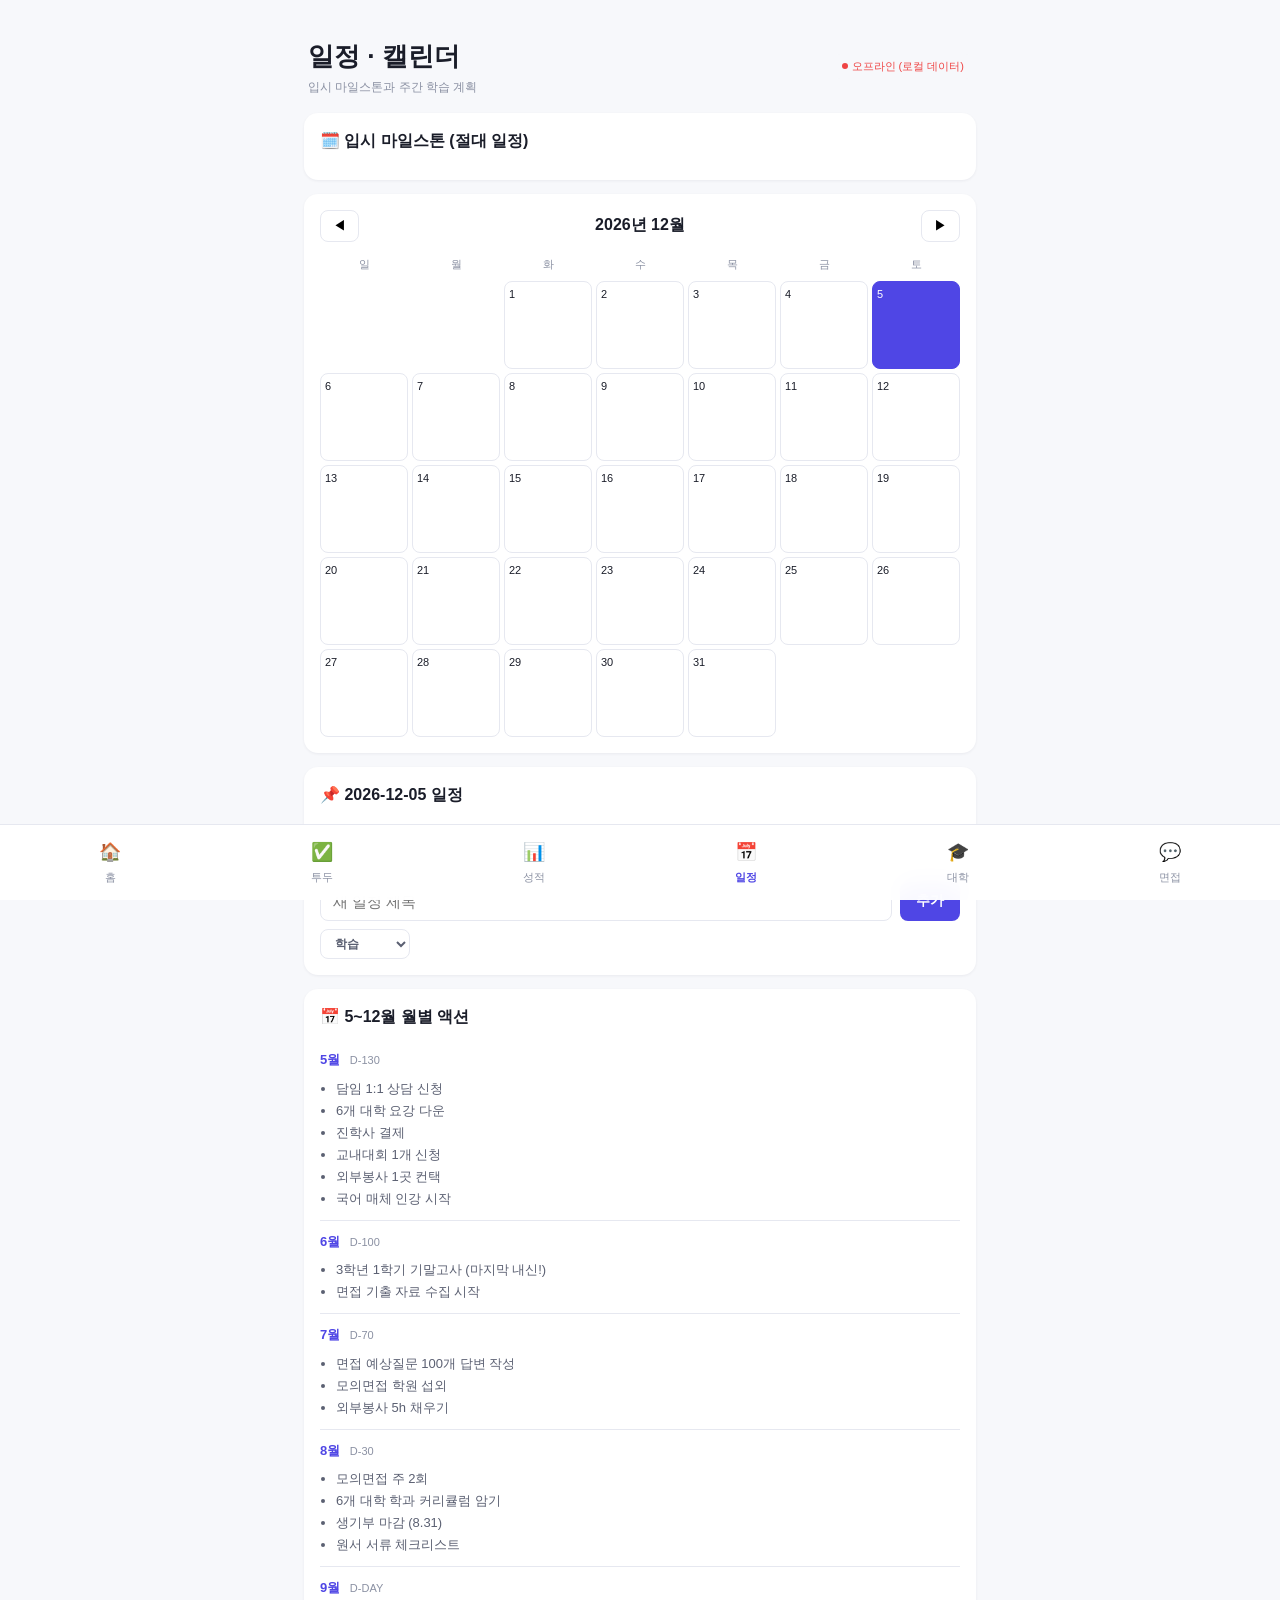
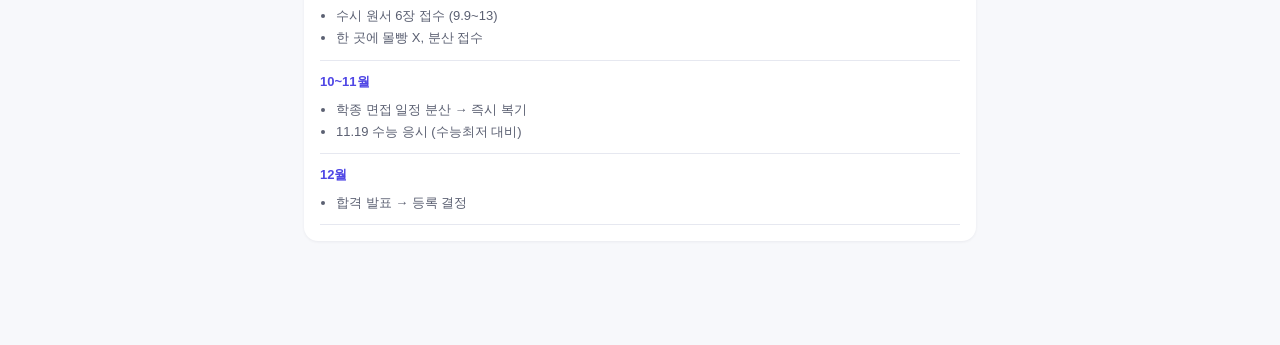
==== calendar.html @ 05ae8dad "init: 수빈이 대입 준비 v1" ====
<!doctype html>
<html lang="ko">
<head>
<meta charset="utf-8">
<meta name="viewport" content="width=device-width, initial-scale=1, viewport-fit=cover">
<meta name="theme-color" content="#4f46e5">
<title>일정 · 수빈 대입</title>
<link rel="stylesheet" href="css/style.css">
</head>
<body>
<main class="app">

  <div class="card">
    <h2>🗓️ 입시 마일스톤 (절대 일정)</h2>
    <div id="milestone-list"></div>
  </div>

  <div class="card">
    <div class="cal-nav">
      <button id="prev-m">◀</button>
      <div id="cur-month" style="font-weight:700; font-size:16px;"></div>
      <button id="next-m">▶</button>
    </div>
    <div class="cal-head">
      <div class="cal-sun">일</div><div>월</div><div>화</div><div>수</div><div>목</div><div>금</div><div class="cal-sat">토</div>
    </div>
    <div class="cal-grid" id="cal-grid"></div>
  </div>

  <div class="card">
    <div class="card-title-row">
      <h2>📌 <span id="sel-date-label">오늘</span> 일정</h2>
    </div>
    <div id="day-events"></div>
    <div class="todo-add-row" style="margin-top:12px;">
      <input id="ev-title" placeholder="새 일정 제목">
      <button class="btn" id="ev-add">추가</button>
    </div>
    <div style="display:flex; gap:6px; margin-top:8px;">
      <select id="ev-cat" class="btn-ghost btn btn-sm" style="background:#fff;">
        <option value="학습">학습</option>
        <option value="모의고사">모의고사</option>
        <option value="학원">학원</option>
        <option value="원서">원서</option>
        <option value="면접">면접</option>
        <option value="상담">상담</option>
        <option value="기타">기타</option>
      </select>
    </div>
  </div>

  <div class="card">
    <h2>📅 5~12월 월별 액션</h2>
    <div id="month-plan" style="font-size:13px; line-height:1.7;"></div>
  </div>

</main>

<script src="js/config.js"></script>
<script src="js/app.js"></script>
<script>
let SCHED = [];
let CUR = new Date();
let SEL = new Date();
SEL.setHours(0,0,0,0);

(async function() {
  App.renderHeader('일정 · 캘린더', '입시 마일스톤과 주간 학습 계획');
  App.renderTabbar('cal');
  SCHED = await App.load('schedule');

  renderMilestones();
  renderCalendar();
  renderDayEvents();
  renderMonthPlan();

  document.getElementById('prev-m').onclick = () => { CUR.setMonth(CUR.getMonth() - 1); renderCalendar(); };
  document.getElementById('next-m').onclick = () => { CUR.setMonth(CUR.getMonth() + 1); renderCalendar(); };
  document.getElementById('ev-add').onclick = addEvent;
  document.getElementById('ev-title').addEventListener('keydown', e => { if (e.key === 'Enter') addEvent(); });
})();

function fmt(d) {
  return d.toISOString().slice(0,10);
}

function renderMilestones() {
  const today = new Date(); today.setHours(0,0,0,0);
  const items = (SCHED || [])
    .filter(s => s.category === '내신' || s.category === '원서' || s.category === '수능' || s.category === '발표' || s.category === '생기부')
    .sort((a,b) => new Date(a.date) - new Date(b.date));
  document.getElementById('milestone-list').innerHTML = items.map(s => {
    const n = App.daysTo(s.date);
    const tag = n > 0 ? `D-${n}` : n === 0 ? 'D-DAY' : `D+${-n}`;
    const tagCls = n < 0 ? 'tag-cat' : n <= 7 ? 'tag-urgent' : n <= 30 ? 'tag-soon' : 'tag-normal';
    return `<div class="todo-item">
      <div class="todo-content">
        <div class="todo-title">${s.title}</div>
        <div class="todo-meta">
          <span class="tag tag-cat">${s.category}</span>
          <span class="tag ${tagCls}">${tag}</span>
          <span style="color:var(--c-text-mute);">${s.date}</span>
        </div>
        ${s.note ? `<div style="font-size:12px; color:var(--c-text-soft); margin-top:3px;">${s.note}</div>` : ''}
      </div>
    </div>`;
  }).join('');
}

function renderCalendar() {
  const y = CUR.getFullYear(), m = CUR.getMonth();
  document.getElementById('cur-month').textContent = `${y}년 ${m+1}월`;
  const first = new Date(y, m, 1);
  const last = new Date(y, m + 1, 0);
  const startDow = first.getDay();
  const totalDays = last.getDate();
  const today = new Date(); today.setHours(0,0,0,0);

  const eventDays = new Set(
    (SCHED || []).filter(s => {
      const d = new Date(s.date);
      return d.getFullYear() === y && d.getMonth() === m;
    }).map(s => new Date(s.date).getDate())
  );

  let html = '';
  for (let i = 0; i < startDow; i++) html += '<div class="cal-cell empty"></div>';
  for (let d = 1; d <= totalDays; d++) {
    const cur = new Date(y, m, d);
    const isToday = cur.getTime() === today.getTime();
    const isSel = cur.getTime() === SEL.getTime();
    const cls = ['cal-cell'];
    if (isToday) cls.push('today');
    if (isSel && !isToday) cls.push('today');
    html += `<div class="${cls.join(' ')}" onclick="selectDate(${y},${m},${d})">${d}${eventDays.has(d) ? '<div class="dot"></div>' : ''}</div>`;
  }
  document.getElementById('cal-grid').innerHTML = html;
}

function selectDate(y, m, d) {
  SEL = new Date(y, m, d);
  SEL.setHours(0,0,0,0);
  renderCalendar();
  renderDayEvents();
}

function renderDayEvents() {
  const dateStr = fmt(SEL);
  document.getElementById('sel-date-label').textContent = `${SEL.getFullYear()}-${String(SEL.getMonth()+1).padStart(2,'0')}-${String(SEL.getDate()).padStart(2,'0')}`;
  const ev = (SCHED || []).filter(s => s.date === dateStr);
  const el = document.getElementById('day-events');
  if (!ev.length) {
    el.innerHTML = '<div class="empty" style="padding:16px;">이 날 일정이 없습니다.</div>';
    return;
  }
  el.innerHTML = ev.map(s => `<div class="todo-item">
    <div class="todo-content">
      <div class="todo-title">${s.title}</div>
      <div class="todo-meta">
        <span class="tag tag-cat">${s.category || ''}</span>
        ${s.note ? `<span style="color:var(--c-text-mute);">${s.note}</span>` : ''}
      </div>
    </div>
    <button class="btn btn-ghost btn-sm" onclick="delEv('${s.id}')" style="font-size:11px;">삭제</button>
  </div>`).join('');
}

async function addEvent() {
  const title = document.getElementById('ev-title').value.trim();
  if (!title) return;
  const row = {
    id: App.newId('s'),
    date: fmt(SEL),
    title,
    category: document.getElementById('ev-cat').value,
    note: ''
  };
  SCHED = await App.upsert('schedule', row);
  document.getElementById('ev-title').value = '';
  renderCalendar();
  renderDayEvents();
}

async function delEv(id) {
  if (!confirm('이 일정을 삭제할까요?')) return;
  SCHED = await App.remove('schedule', id);
  renderCalendar();
  renderDayEvents();
}

function renderMonthPlan() {
  const plan = [
    { m: '5월', d: 'D-130', items: ['담임 1:1 상담 신청', '6개 대학 요강 다운', '진학사 결제', '교내대회 1개 신청', '외부봉사 1곳 컨택', '국어 매체 인강 시작'] },
    { m: '6월', d: 'D-100', items: ['3학년 1학기 기말고사 (마지막 내신!)', '면접 기출 자료 수집 시작'] },
    { m: '7월', d: 'D-70', items: ['면접 예상질문 100개 답변 작성', '모의면접 학원 섭외', '외부봉사 5h 채우기'] },
    { m: '8월', d: 'D-30', items: ['모의면접 주 2회', '6개 대학 학과 커리큘럼 암기', '생기부 마감 (8.31)', '원서 서류 체크리스트'] },
    { m: '9월', d: 'D-DAY', items: ['수시 원서 6장 접수 (9.9~13)', '한 곳에 몰빵 X, 분산 접수'] },
    { m: '10~11월', d: '', items: ['학종 면접 일정 분산 → 즉시 복기', '11.19 수능 응시 (수능최저 대비)'] },
    { m: '12월', d: '', items: ['합격 발표 → 등록 결정'] }
  ];
  document.getElementById('month-plan').innerHTML = plan.map(p => `
    <div style="padding:10px 0; border-bottom:1px solid var(--c-border);">
      <strong style="color:var(--c-primary);">${p.m}</strong>
      ${p.d ? `<span style="font-size:11px; color:var(--c-text-mute); margin-left:6px;">${p.d}</span>` : ''}
      <ul style="margin:6px 0 0 16px; padding:0; color:var(--c-text-soft);">
        ${p.items.map(i => `<li>${i}</li>`).join('')}
      </ul>
    </div>
  `).join('');
}

window.selectDate = selectDate;
window.delEv = delEv;
</script>
</body>
</html>
---- css/style.css ----
/* ===== 디자인 토큰 ===== */
:root {
  --c-bg: #f7f8fb;
  --c-card: #ffffff;
  --c-text: #1a1d29;
  --c-text-soft: #5b6072;
  --c-text-mute: #8b91a3;
  --c-border: #e6e8f0;
  --c-primary: #4f46e5;
  --c-primary-soft: #eef2ff;
  --c-success: #16a34a;
  --c-warn: #f59e0b;
  --c-danger: #ef4444;
  --c-pink: #ec4899;
  --c-blue: #3b82f6;
  --shadow-sm: 0 1px 3px rgba(20, 24, 50, 0.06);
  --shadow-md: 0 4px 16px rgba(20, 24, 50, 0.08);
  --r-sm: 8px;
  --r-md: 14px;
  --r-lg: 20px;
}

* { box-sizing: border-box; }
html, body {
  margin: 0; padding: 0;
  background: var(--c-bg);
  color: var(--c-text);
  font-family: -apple-system, BlinkMacSystemFont, "Pretendard", "Apple SD Gothic Neo", "Noto Sans KR", sans-serif;
  font-size: 15px;
  line-height: 1.55;
  -webkit-tap-highlight-color: transparent;
}
a { color: inherit; text-decoration: none; }
button { font-family: inherit; cursor: pointer; }
input, textarea, select { font-family: inherit; font-size: 15px; }

/* ===== 레이아웃 ===== */
.app {
  max-width: 720px;
  margin: 0 auto;
  padding: 16px 14px 90px;
  min-height: 100vh;
}
.header {
  display: flex; align-items: center; justify-content: space-between;
  padding: 8px 4px 16px;
}
.header-title { font-size: 22px; font-weight: 700; }
.header-sub { font-size: 12px; color: var(--c-text-mute); margin-top: 2px; }

/* ===== 하단 탭바 ===== */
.tabbar {
  position: fixed; left: 0; right: 0; bottom: 0;
  background: rgba(255,255,255,0.96);
  backdrop-filter: blur(12px);
  border-top: 1px solid var(--c-border);
  display: flex; justify-content: space-around;
  padding: 6px 4px calc(6px + env(safe-area-inset-bottom));
  z-index: 50;
}
.tabbar a {
  flex: 1;
  display: flex; flex-direction: column; align-items: center; gap: 2px;
  padding: 8px 2px;
  font-size: 11px; color: var(--c-text-mute);
  border-radius: 10px;
}
.tabbar a .ic { font-size: 18px; }
.tabbar a.active { color: var(--c-primary); font-weight: 600; }

/* ===== 카드 ===== */
.card {
  background: var(--c-card);
  border-radius: var(--r-md);
  padding: 16px;
  box-shadow: var(--shadow-sm);
  margin-bottom: 14px;
}
.card h2 { margin: 0 0 10px; font-size: 16px; }
.card-title-row {
  display: flex; align-items: center; justify-content: space-between;
  margin-bottom: 10px;
}
.card-title-row h2 { margin: 0; }

/* ===== D-day ===== */
.dday-grid { display: grid; grid-template-columns: 1fr 1fr; gap: 10px; }
.dday {
  background: linear-gradient(135deg, var(--c-primary) 0%, #7c3aed 100%);
  color: #fff; border-radius: var(--r-md); padding: 14px;
}
.dday.alt { background: linear-gradient(135deg, var(--c-pink) 0%, #f97316 100%); }
.dday.warn { background: linear-gradient(135deg, var(--c-warn) 0%, #ef4444 100%); }
.dday.cool { background: linear-gradient(135deg, var(--c-blue) 0%, #06b6d4 100%); }
.dday-label { font-size: 11px; opacity: 0.92; }
.dday-num { font-size: 30px; font-weight: 800; line-height: 1.1; margin-top: 4px; }
.dday-date { font-size: 11px; opacity: 0.86; margin-top: 2px; }

/* ===== 진도율 ===== */
.progress-row { display: flex; justify-content: space-between; margin-bottom: 6px; font-size: 13px; }
.progress-bar {
  width: 100%; height: 8px; border-radius: 4px;
  background: var(--c-border); overflow: hidden;
}
.progress-fill {
  height: 100%; background: var(--c-primary);
  transition: width 0.4s ease;
}

/* ===== 투두 ===== */
.tab-toggle {
  display: flex; gap: 6px;
  background: var(--c-primary-soft);
  border-radius: 12px; padding: 4px;
  margin-bottom: 14px;
}
.tab-toggle button {
  flex: 1; padding: 9px 0;
  border: none; background: transparent;
  font-weight: 600; font-size: 14px;
  border-radius: 8px;
  color: var(--c-text-soft);
  transition: all 0.2s;
}
.tab-toggle button.active {
  background: #fff;
  color: var(--c-primary);
  box-shadow: var(--shadow-sm);
}

.todo-item {
  display: flex; align-items: flex-start; gap: 10px;
  padding: 12px 0;
  border-bottom: 1px solid var(--c-border);
}
.todo-item:last-child { border-bottom: none; }
.todo-check {
  flex-shrink: 0;
  width: 22px; height: 22px;
  border-radius: 6px;
  border: 2px solid var(--c-border);
  display: flex; align-items: center; justify-content: center;
  cursor: pointer;
  background: #fff;
  margin-top: 1px;
}
.todo-check.checked {
  background: var(--c-primary);
  border-color: var(--c-primary);
  color: #fff;
}
.todo-content { flex: 1; min-width: 0; }
.todo-title { font-size: 14px; font-weight: 500; }
.todo-item.done .todo-title { color: var(--c-text-mute); text-decoration: line-through; }
.todo-meta { font-size: 11px; color: var(--c-text-mute); margin-top: 3px; display: flex; gap: 6px; align-items: center; flex-wrap: wrap; }
.tag {
  display: inline-block; padding: 2px 7px; border-radius: 8px;
  font-size: 10px; font-weight: 600;
}
.tag-urgent { background: #fee2e2; color: #b91c1c; }
.tag-soon { background: #fef3c7; color: #92400e; }
.tag-normal { background: #e0e7ff; color: #3730a3; }
.tag-done { background: #dcfce7; color: #166534; }
.tag-cat { background: #f3f4f6; color: #4b5563; }

.todo-add-row {
  display: flex; gap: 8px; margin-top: 10px;
}
.todo-add-row input {
  flex: 1; padding: 10px 12px;
  border: 1px solid var(--c-border); border-radius: 8px;
  background: #fff;
}
.btn {
  padding: 10px 16px;
  border: none; border-radius: 8px;
  background: var(--c-primary); color: #fff;
  font-weight: 600; font-size: 14px;
}
.btn-soft { background: var(--c-primary-soft); color: var(--c-primary); }
.btn-ghost { background: transparent; color: var(--c-text-soft); border: 1px solid var(--c-border); }
.btn-sm { padding: 6px 10px; font-size: 12px; }

/* ===== 성적 ===== */
.grade-grid { display: grid; grid-template-columns: 1fr 1fr; gap: 10px; }
.grade-box {
  background: var(--c-primary-soft); border-radius: var(--r-md);
  padding: 12px; text-align: center;
}
.grade-box .lbl { font-size: 11px; color: var(--c-text-soft); }
.grade-box .val { font-size: 22px; font-weight: 800; color: var(--c-primary); }
.grade-table { width: 100%; border-collapse: collapse; font-size: 13px; }
.grade-table th, .grade-table td {
  padding: 8px 6px; border-bottom: 1px solid var(--c-border);
  text-align: center;
}
.grade-table th { background: #f9fafb; font-size: 12px; color: var(--c-text-soft); }
.grade-table td.subj { text-align: left; font-weight: 500; }
.g-good { color: var(--c-success); font-weight: 700; }
.g-mid { color: var(--c-warn); font-weight: 700; }
.g-bad { color: var(--c-danger); font-weight: 700; }

.chart-wrap { position: relative; height: 220px; }

/* ===== 캘린더 ===== */
.cal-nav { display: flex; justify-content: space-between; align-items: center; margin-bottom: 10px; }
.cal-nav button { background: transparent; border: 1px solid var(--c-border); border-radius: 8px; padding: 6px 12px; }
.cal-grid { display: grid; grid-template-columns: repeat(7, 1fr); gap: 4px; }
.cal-cell {
  aspect-ratio: 1;
  background: #fff;
  border: 1px solid var(--c-border);
  border-radius: 8px;
  padding: 4px;
  font-size: 11px;
  position: relative;
  display: flex; flex-direction: column;
}
.cal-cell.today { background: var(--c-primary); color: #fff; border-color: var(--c-primary); }
.cal-cell .dot { width: 5px; height: 5px; border-radius: 50%; background: var(--c-primary); position: absolute; bottom: 4px; left: 50%; transform: translateX(-50%); }
.cal-cell.today .dot { background: #fff; }
.cal-cell.empty { background: transparent; border: none; }
.cal-head { display: grid; grid-template-columns: repeat(7, 1fr); gap: 4px; margin-bottom: 4px; }
.cal-head div { text-align: center; font-size: 11px; color: var(--c-text-mute); padding: 4px; }
.cal-sat { color: var(--c-blue); }
.cal-sun { color: var(--c-danger); }

/* ===== 대학 카드 ===== */
.univ-card {
  background: #fff; border-radius: var(--r-md); padding: 16px;
  border-left: 4px solid var(--c-primary);
  margin-bottom: 12px; box-shadow: var(--shadow-sm);
}
.univ-card.tier-soshin { border-left-color: var(--c-pink); }
.univ-card.tier-jeokjeong { border-left-color: var(--c-warn); }
.univ-card.tier-anjun { border-left-color: var(--c-success); }
.univ-head { display: flex; justify-content: space-between; align-items: flex-start; gap: 8px; }
.univ-name { font-size: 17px; font-weight: 700; }
.univ-major { font-size: 13px; color: var(--c-text-soft); margin-top: 2px; }
.univ-tier {
  font-size: 11px; padding: 4px 8px; border-radius: 8px;
  font-weight: 700; flex-shrink: 0;
}
.tier-soshin .univ-tier { background: #fce7f3; color: #be185d; }
.tier-jeokjeong .univ-tier { background: #fef3c7; color: #92400e; }
.tier-anjun .univ-tier { background: #dcfce7; color: #166534; }
.univ-info { display: grid; grid-template-columns: 1fr 1fr; gap: 8px; margin-top: 10px; font-size: 12px; }
.univ-info .lbl { color: var(--c-text-mute); }
.univ-info .val { font-weight: 600; }
.univ-note { margin-top: 10px; font-size: 12px; color: var(--c-text-soft); padding: 8px 10px; background: #f9fafb; border-radius: 8px; }

/* ===== 면접 Q&A ===== */
.qa-item {
  background: #fff; border-radius: var(--r-md); padding: 14px;
  margin-bottom: 10px; box-shadow: var(--shadow-sm);
}
.qa-q { font-weight: 700; font-size: 14px; margin-bottom: 6px; }
.qa-q::before { content: "Q. "; color: var(--c-primary); }
.qa-a { font-size: 13px; color: var(--c-text-soft); line-height: 1.7; padding-left: 18px; position: relative; }
.qa-a::before { content: "A."; color: var(--c-pink); font-weight: 700; position: absolute; left: 0; }
.qa-tag { display: inline-block; font-size: 10px; padding: 2px 7px; background: #f3f4f6; border-radius: 6px; color: var(--c-text-soft); margin-top: 6px; }

/* ===== 동기부여 띠 ===== */
.motivate {
  background: linear-gradient(135deg, #fef3c7, #fce7f3);
  border-radius: var(--r-md); padding: 12px 14px;
  font-size: 13px; color: #7c2d12;
  margin-bottom: 14px;
}

/* ===== 동기화 상태 ===== */
.sync-status {
  display: inline-flex; align-items: center; gap: 4px;
  font-size: 11px; color: var(--c-text-mute);
  padding: 4px 8px; background: var(--c-bg); border-radius: 6px;
}
.sync-status.ok { color: var(--c-success); }
.sync-status.err { color: var(--c-danger); }
.sync-dot { width: 6px; height: 6px; border-radius: 50%; background: currentColor; }

/* 빈 상태 */
.empty {
  text-align: center; padding: 30px 10px;
  color: var(--c-text-mute); font-size: 13px;
}

/* 데스크탑에서도 깔끔하게 */
@media (min-width: 768px) {
  .app { padding: 28px 24px 90px; }
  .header-title { font-size: 26px; }
  body { font-size: 16px; }
}

/* 다크모드 (시스템 따라가기) */
@media (prefers-color-scheme: dark) {
  :root {
    --c-bg: #0f1117;
    --c-card: #1a1d29;
    --c-text: #e6e8f0;
    --c-text-soft: #9ca3af;
    --c-text-mute: #6b7280;
    --c-border: #2a2e3d;
    --c-primary-soft: #1e1b4b;
  }
  .tabbar { background: rgba(15, 17, 23, 0.96); }
  .grade-table th { background: #15171f; }
  .univ-note, .empty { background: #15171f; }
  .cal-cell { background: #15171f; }
  .todo-add-row input, .btn-ghost { background: #15171f; color: var(--c-text); }
}
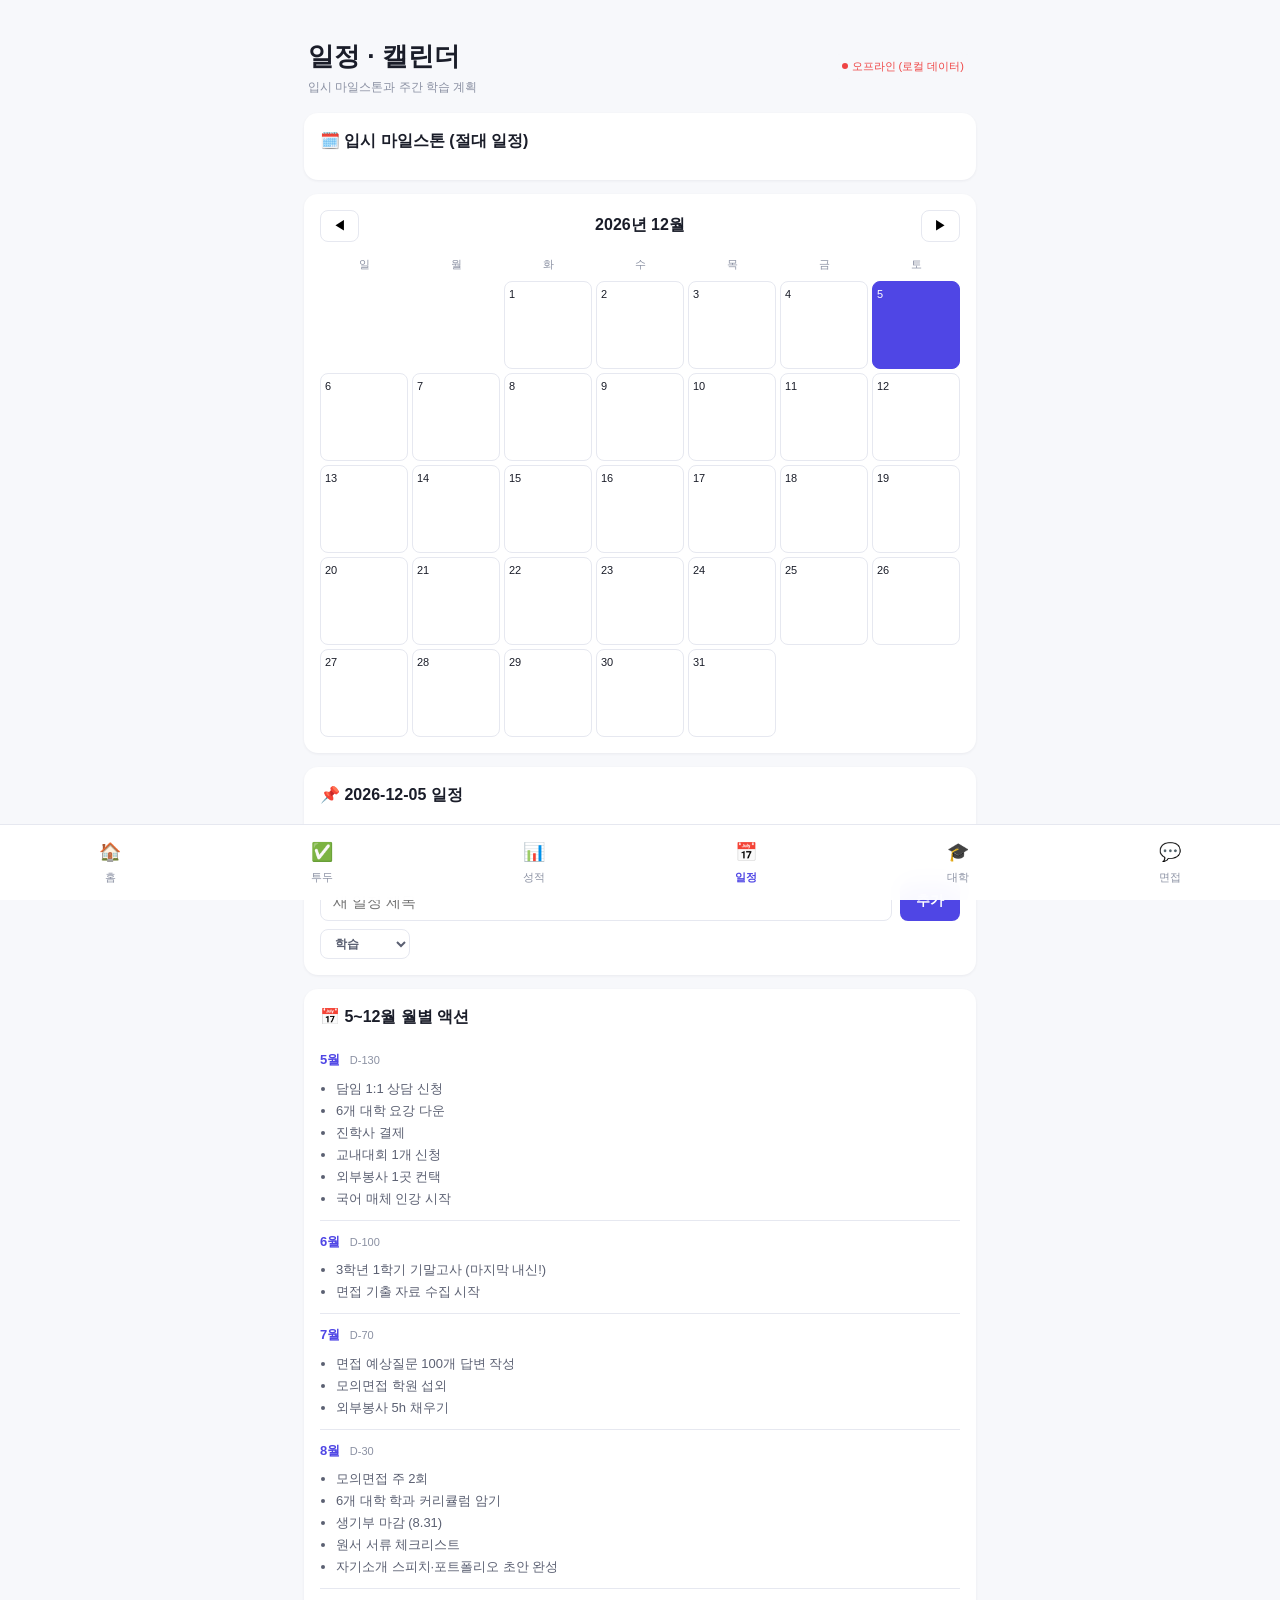
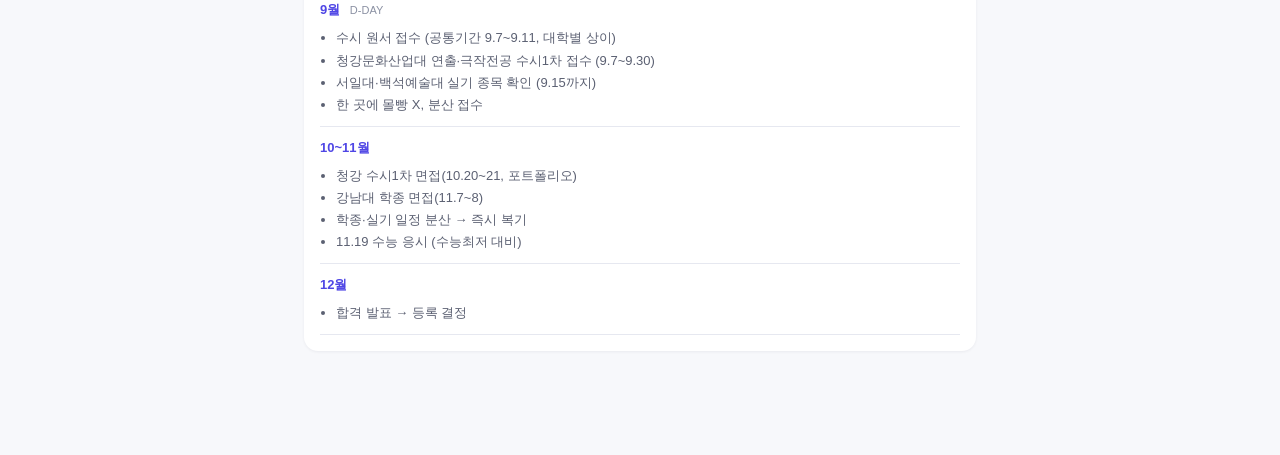
==== commit 557fa2a2: "연출 관련 학과 2027학년도 입시일정·실기 준비 정보 추가 - 청강문화산업대 공연예술스쿨 연출·극작전공을 "연출" 명시 신규 후보로 추가   (수시1·2차 일정, 면접100%+포" ====
--- a/calendar.html
+++ b/calendar.html
@@ -193,9 +193,9 @@
     { m: '5월', d: 'D-130', items: ['담임 1:1 상담 신청', '6개 대학 요강 다운', '진학사 결제', '교내대회 1개 신청', '외부봉사 1곳 컨택', '국어 매체 인강 시작'] },
     { m: '6월', d: 'D-100', items: ['3학년 1학기 기말고사 (마지막 내신!)', '면접 기출 자료 수집 시작'] },
     { m: '7월', d: 'D-70', items: ['면접 예상질문 100개 답변 작성', '모의면접 학원 섭외', '외부봉사 5h 채우기'] },
-    { m: '8월', d: 'D-30', items: ['모의면접 주 2회', '6개 대학 학과 커리큘럼 암기', '생기부 마감 (8.31)', '원서 서류 체크리스트'] },
-    { m: '9월', d: 'D-DAY', items: ['수시 원서 6장 접수 (9.9~13)', '한 곳에 몰빵 X, 분산 접수'] },
-    { m: '10~11월', d: '', items: ['학종 면접 일정 분산 → 즉시 복기', '11.19 수능 응시 (수능최저 대비)'] },
+    { m: '8월', d: 'D-30', items: ['모의면접 주 2회', '6개 대학 학과 커리큘럼 암기', '생기부 마감 (8.31)', '원서 서류 체크리스트', '자기소개 스피치·포트폴리오 초안 완성'] },
+    { m: '9월', d: 'D-DAY', items: ['수시 원서 접수 (공통기간 9.7~9.11, 대학별 상이)', '청강문화산업대 연출·극작전공 수시1차 접수 (9.7~9.30)', '서일대·백석예술대 실기 종목 확인 (9.15까지)', '한 곳에 몰빵 X, 분산 접수'] },
+    { m: '10~11월', d: '', items: ['청강 수시1차 면접(10.20~21, 포트폴리오)', '강남대 학종 면접(11.7~8)', '학종·실기 일정 분산 → 즉시 복기', '11.19 수능 응시 (수능최저 대비)'] },
     { m: '12월', d: '', items: ['합격 발표 → 등록 결정'] }
   ];
   document.getElementById('month-plan').innerHTML = plan.map(p => `
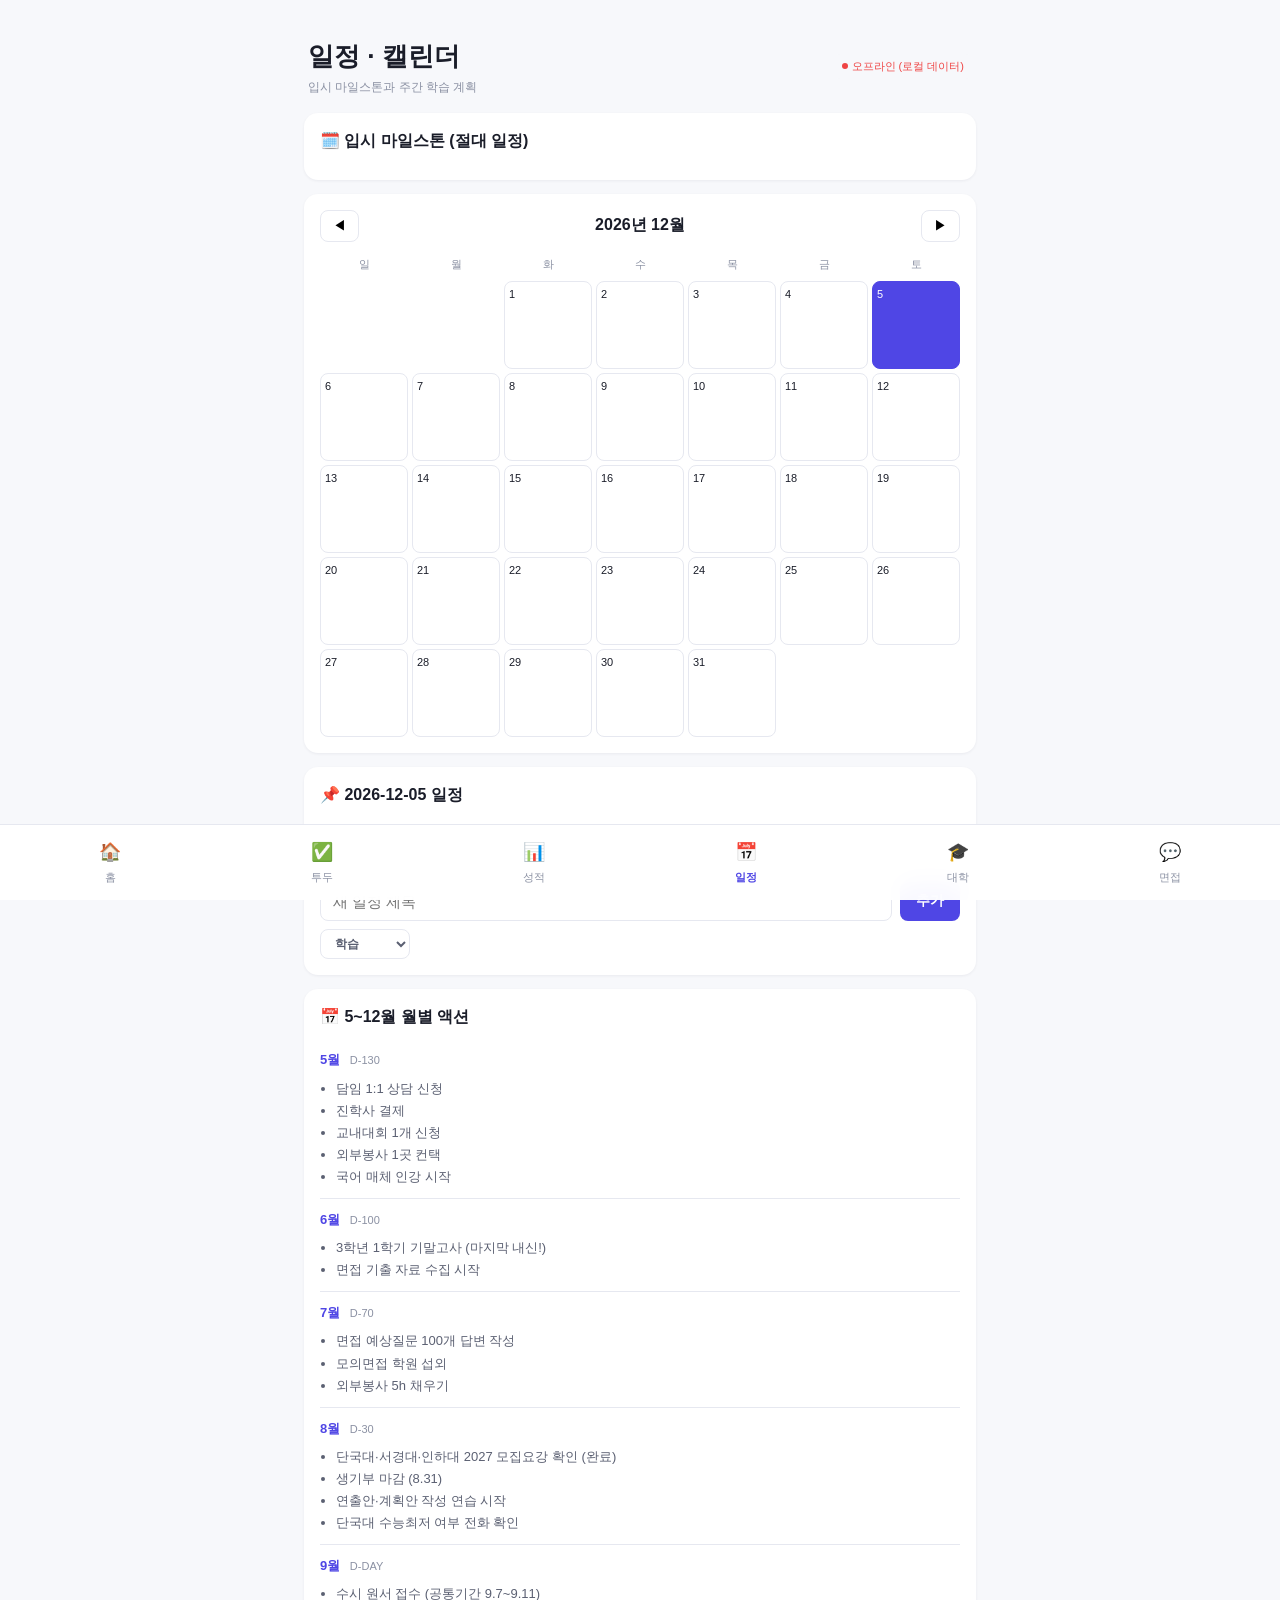
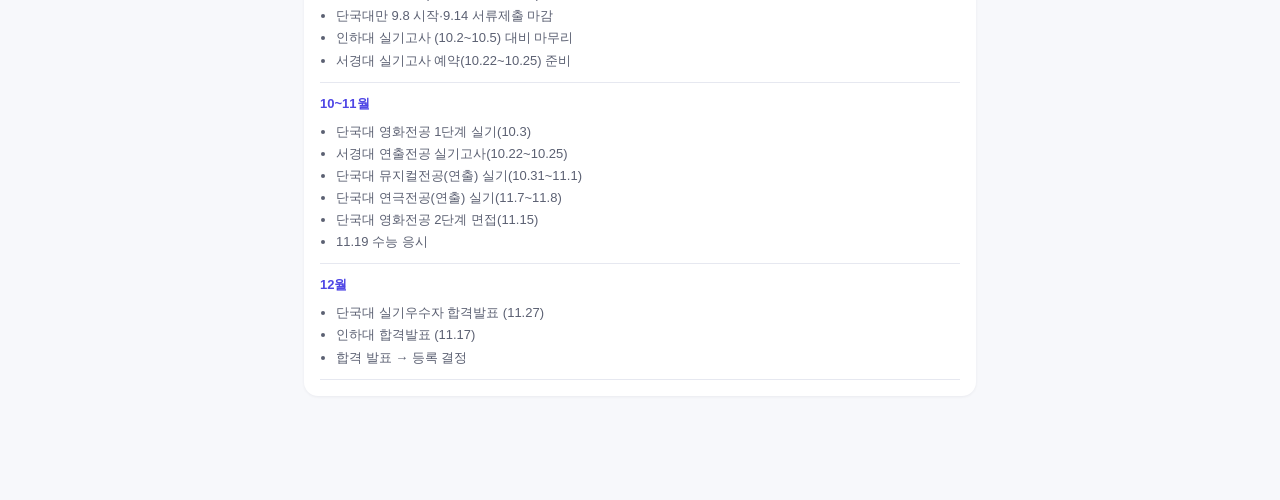
==== commit 2351b60b: "연출 지망 대학 목록을 실제 모집요강 3건(단국대·서경대·인하대) 기준으로 전면 재편 - 첨부된 2027학년도 수시 모집요강 PDF(단국대·서경대·인하대)를 분석해   기존 안양대" ====
--- a/calendar.html
+++ b/calendar.html
@@ -190,13 +190,13 @@
 
 function renderMonthPlan() {
   const plan = [
-    { m: '5월', d: 'D-130', items: ['담임 1:1 상담 신청', '6개 대학 요강 다운', '진학사 결제', '교내대회 1개 신청', '외부봉사 1곳 컨택', '국어 매체 인강 시작'] },
+    { m: '5월', d: 'D-130', items: ['담임 1:1 상담 신청', '진학사 결제', '교내대회 1개 신청', '외부봉사 1곳 컨택', '국어 매체 인강 시작'] },
     { m: '6월', d: 'D-100', items: ['3학년 1학기 기말고사 (마지막 내신!)', '면접 기출 자료 수집 시작'] },
     { m: '7월', d: 'D-70', items: ['면접 예상질문 100개 답변 작성', '모의면접 학원 섭외', '외부봉사 5h 채우기'] },
-    { m: '8월', d: 'D-30', items: ['모의면접 주 2회', '6개 대학 학과 커리큘럼 암기', '생기부 마감 (8.31)', '원서 서류 체크리스트', '자기소개 스피치·포트폴리오 초안 완성'] },
-    { m: '9월', d: 'D-DAY', items: ['수시 원서 접수 (공통기간 9.7~9.11, 대학별 상이)', '청강문화산업대 연출·극작전공 수시1차 접수 (9.7~9.30)', '서일대·백석예술대 실기 종목 확인 (9.15까지)', '한 곳에 몰빵 X, 분산 접수'] },
-    { m: '10~11월', d: '', items: ['청강 수시1차 면접(10.20~21, 포트폴리오)', '강남대 학종 면접(11.7~8)', '학종·실기 일정 분산 → 즉시 복기', '11.19 수능 응시 (수능최저 대비)'] },
-    { m: '12월', d: '', items: ['합격 발표 → 등록 결정'] }
+    { m: '8월', d: 'D-30', items: ['단국대·서경대·인하대 2027 모집요강 확인 (완료)', '생기부 마감 (8.31)', '연출안·계획안 작성 연습 시작', '단국대 수능최저 여부 전화 확인'] },
+    { m: '9월', d: 'D-DAY', items: ['수시 원서 접수 (공통기간 9.7~9.11)', '단국대만 9.8 시작·9.14 서류제출 마감', '인하대 실기고사 (10.2~10.5) 대비 마무리', '서경대 실기고사 예약(10.22~10.25) 준비'] },
+    { m: '10~11월', d: '', items: ['단국대 영화전공 1단계 실기(10.3)', '서경대 연출전공 실기고사(10.22~10.25)', '단국대 뮤지컬전공(연출) 실기(10.31~11.1)', '단국대 연극전공(연출) 실기(11.7~11.8)', '단국대 영화전공 2단계 면접(11.15)', '11.19 수능 응시'] },
+    { m: '12월', d: '', items: ['단국대 실기우수자 합격발표 (11.27)', '인하대 합격발표 (11.17)', '합격 발표 → 등록 결정'] }
   ];
   document.getElementById('month-plan').innerHTML = plan.map(p => `
     <div style="padding:10px 0; border-bottom:1px solid var(--c-border);">
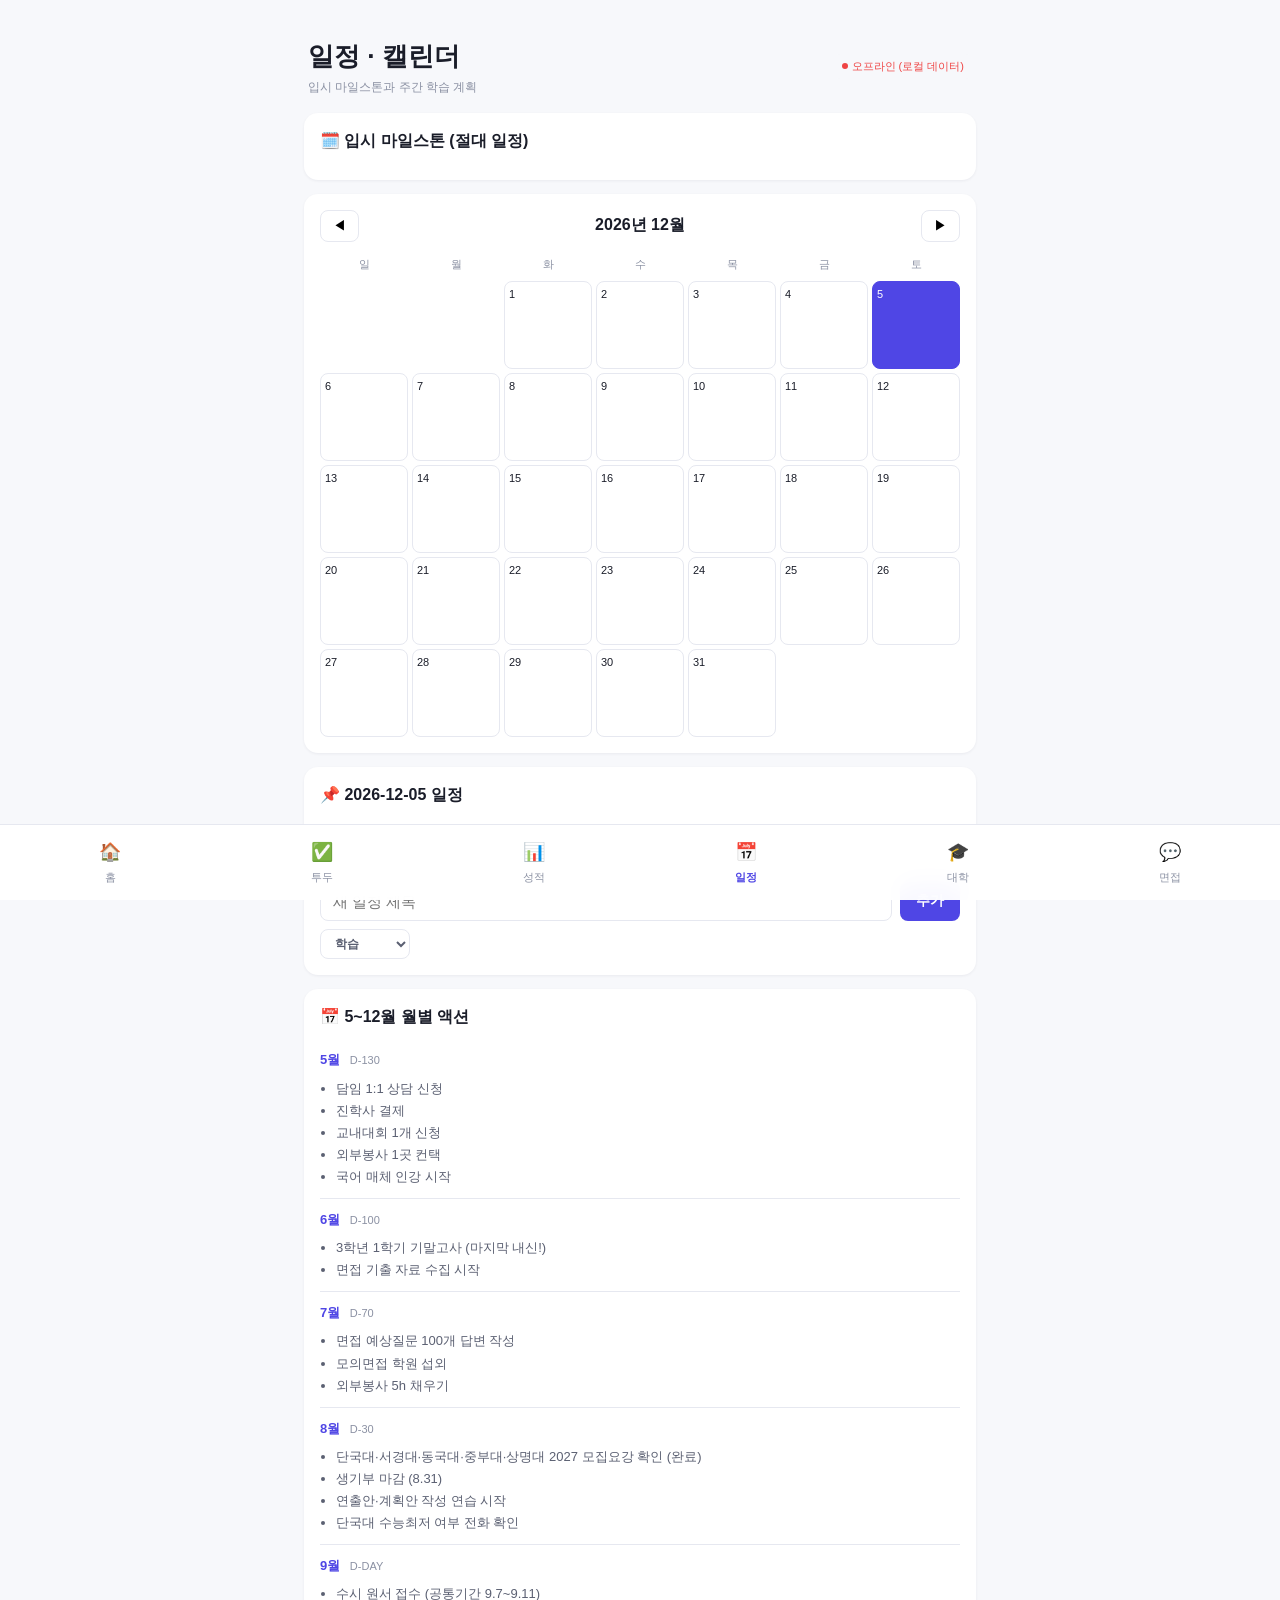
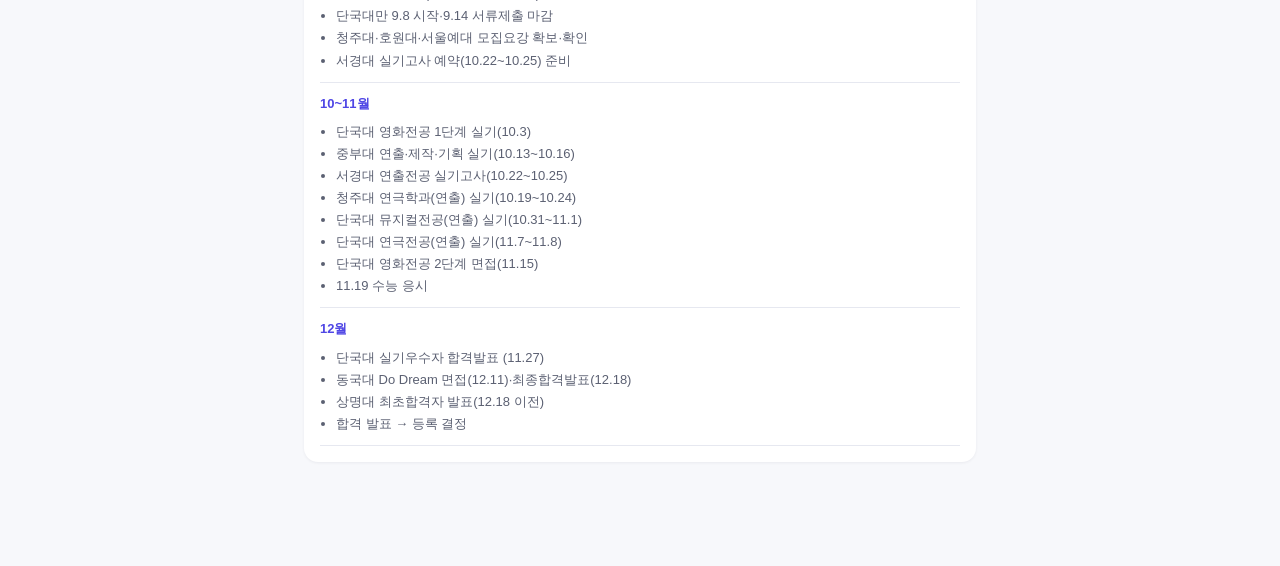
==== commit 86d2c560: "연출·기획 지망 최종 8개교 목록으로 재구성 인하대·성신여대는 "연기" 전형만 있어 제외하고, 청주대(연극학과 연출)를 사용자 메모 기반으로 추가. 호원대·서울예대는 모집요강 PD" ====
--- a/calendar.html
+++ b/calendar.html
@@ -193,10 +193,10 @@
     { m: '5월', d: 'D-130', items: ['담임 1:1 상담 신청', '진학사 결제', '교내대회 1개 신청', '외부봉사 1곳 컨택', '국어 매체 인강 시작'] },
     { m: '6월', d: 'D-100', items: ['3학년 1학기 기말고사 (마지막 내신!)', '면접 기출 자료 수집 시작'] },
     { m: '7월', d: 'D-70', items: ['면접 예상질문 100개 답변 작성', '모의면접 학원 섭외', '외부봉사 5h 채우기'] },
-    { m: '8월', d: 'D-30', items: ['단국대·서경대·인하대 2027 모집요강 확인 (완료)', '생기부 마감 (8.31)', '연출안·계획안 작성 연습 시작', '단국대 수능최저 여부 전화 확인'] },
-    { m: '9월', d: 'D-DAY', items: ['수시 원서 접수 (공통기간 9.7~9.11)', '단국대만 9.8 시작·9.14 서류제출 마감', '인하대 실기고사 (10.2~10.5) 대비 마무리', '서경대 실기고사 예약(10.22~10.25) 준비'] },
-    { m: '10~11월', d: '', items: ['단국대 영화전공 1단계 실기(10.3)', '서경대 연출전공 실기고사(10.22~10.25)', '단국대 뮤지컬전공(연출) 실기(10.31~11.1)', '단국대 연극전공(연출) 실기(11.7~11.8)', '단국대 영화전공 2단계 면접(11.15)', '11.19 수능 응시'] },
-    { m: '12월', d: '', items: ['단국대 실기우수자 합격발표 (11.27)', '인하대 합격발표 (11.17)', '합격 발표 → 등록 결정'] }
+    { m: '8월', d: 'D-30', items: ['단국대·서경대·동국대·중부대·상명대 2027 모집요강 확인 (완료)', '생기부 마감 (8.31)', '연출안·계획안 작성 연습 시작', '단국대 수능최저 여부 전화 확인'] },
+    { m: '9월', d: 'D-DAY', items: ['수시 원서 접수 (공통기간 9.7~9.11)', '단국대만 9.8 시작·9.14 서류제출 마감', '청주대·호원대·서울예대 모집요강 확보·확인', '서경대 실기고사 예약(10.22~10.25) 준비'] },
+    { m: '10~11월', d: '', items: ['단국대 영화전공 1단계 실기(10.3)', '중부대 연출·제작·기획 실기(10.13~10.16)', '서경대 연출전공 실기고사(10.22~10.25)', '청주대 연극학과(연출) 실기(10.19~10.24)', '단국대 뮤지컬전공(연출) 실기(10.31~11.1)', '단국대 연극전공(연출) 실기(11.7~11.8)', '단국대 영화전공 2단계 면접(11.15)', '11.19 수능 응시'] },
+    { m: '12월', d: '', items: ['단국대 실기우수자 합격발표 (11.27)', '동국대 Do Dream 면접(12.11)·최종합격발표(12.18)', '상명대 최초합격자 발표(12.18 이전)', '합격 발표 → 등록 결정'] }
   ];
   document.getElementById('month-plan').innerHTML = plan.map(p => `
     <div style="padding:10px 0; border-bottom:1px solid var(--c-border);">
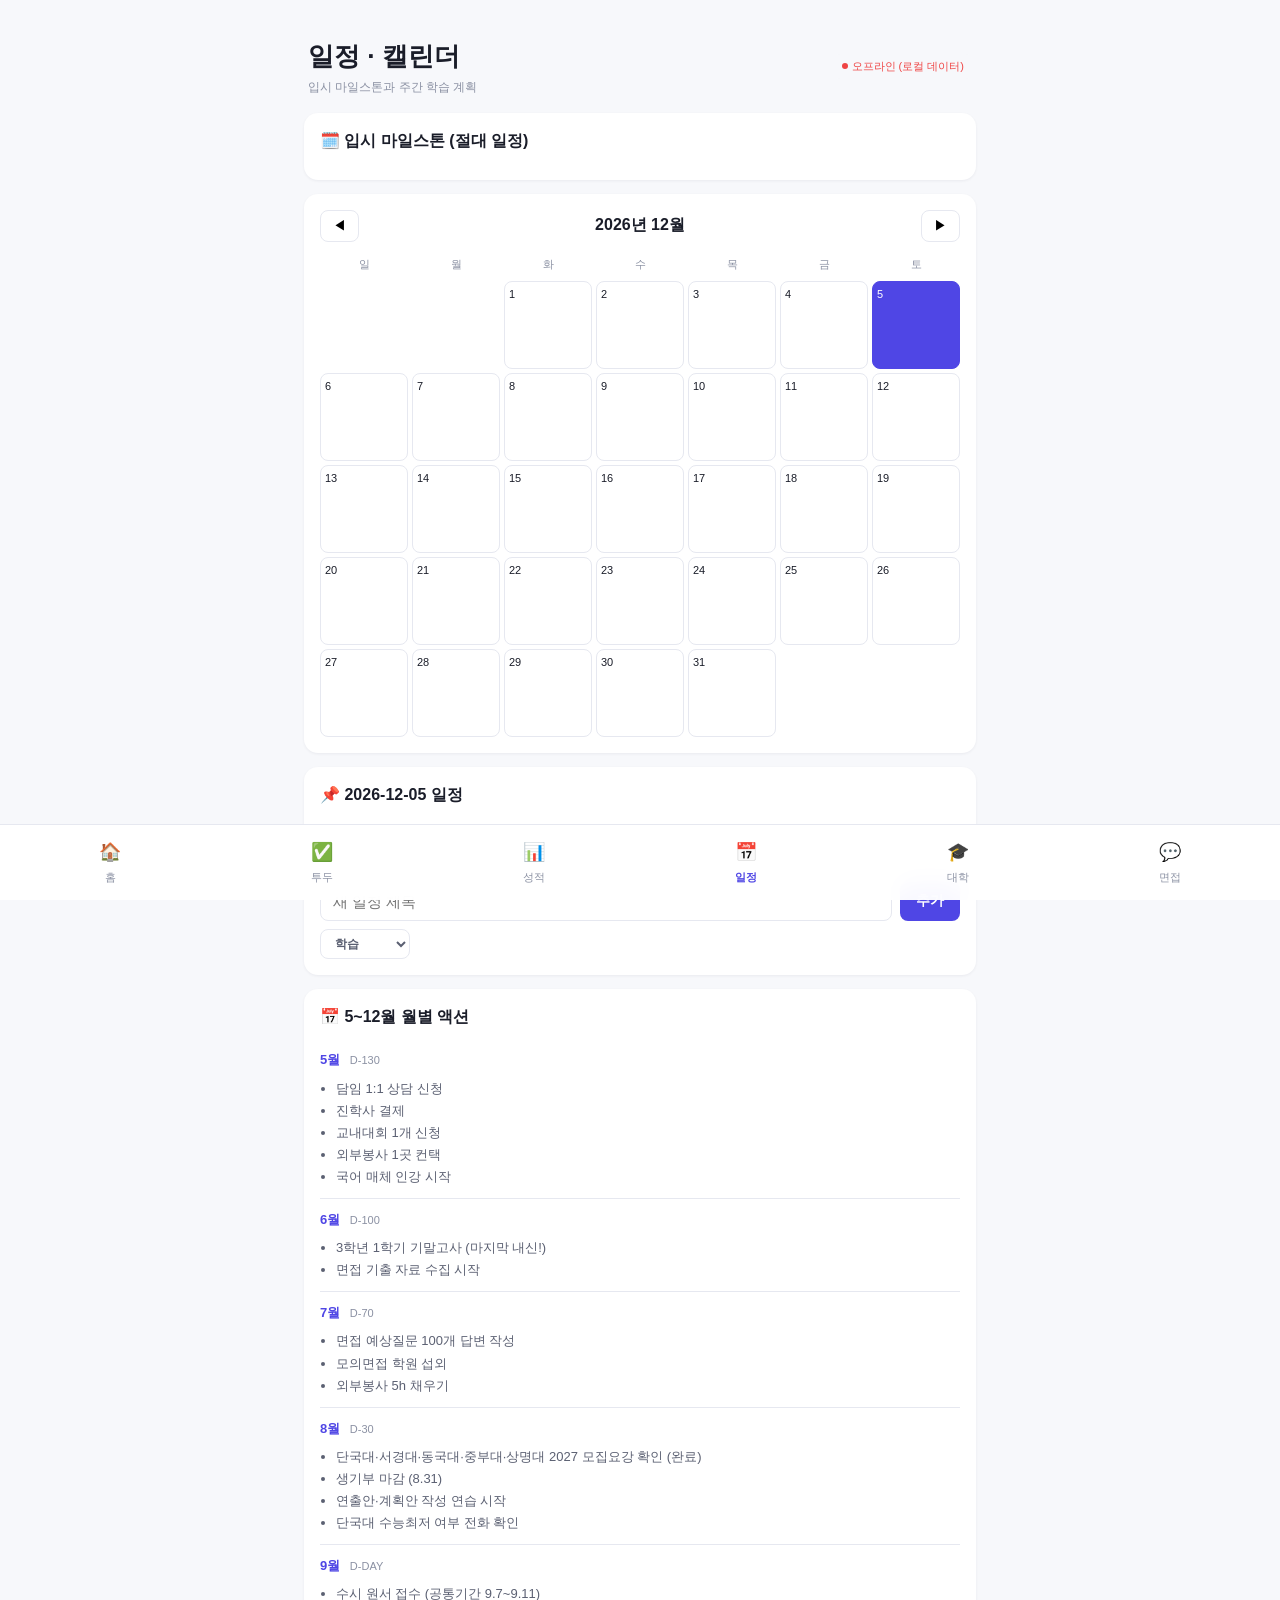
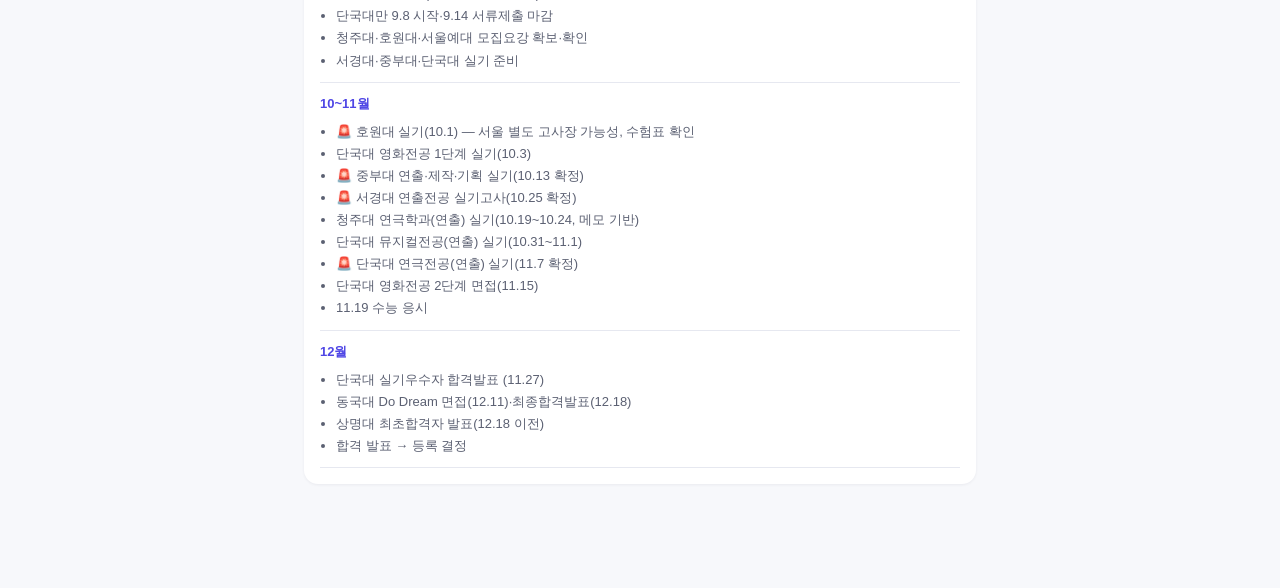
==== commit 8a773589: "실기고사 일정 확정 반영 (호원대 10/1·중부대 10/13·서경대 10/25·단국대 11/7) 4개 학교 실기일을 확정값으로 갱신하고, 각 학교 캠퍼스 주소를 조사해 반영. 정확" ====
--- a/calendar.html
+++ b/calendar.html
@@ -194,8 +194,8 @@
     { m: '6월', d: 'D-100', items: ['3학년 1학기 기말고사 (마지막 내신!)', '면접 기출 자료 수집 시작'] },
     { m: '7월', d: 'D-70', items: ['면접 예상질문 100개 답변 작성', '모의면접 학원 섭외', '외부봉사 5h 채우기'] },
     { m: '8월', d: 'D-30', items: ['단국대·서경대·동국대·중부대·상명대 2027 모집요강 확인 (완료)', '생기부 마감 (8.31)', '연출안·계획안 작성 연습 시작', '단국대 수능최저 여부 전화 확인'] },
-    { m: '9월', d: 'D-DAY', items: ['수시 원서 접수 (공통기간 9.7~9.11)', '단국대만 9.8 시작·9.14 서류제출 마감', '청주대·호원대·서울예대 모집요강 확보·확인', '서경대 실기고사 예약(10.22~10.25) 준비'] },
-    { m: '10~11월', d: '', items: ['단국대 영화전공 1단계 실기(10.3)', '중부대 연출·제작·기획 실기(10.13~10.16)', '서경대 연출전공 실기고사(10.22~10.25)', '청주대 연극학과(연출) 실기(10.19~10.24)', '단국대 뮤지컬전공(연출) 실기(10.31~11.1)', '단국대 연극전공(연출) 실기(11.7~11.8)', '단국대 영화전공 2단계 면접(11.15)', '11.19 수능 응시'] },
+    { m: '9월', d: 'D-DAY', items: ['수시 원서 접수 (공통기간 9.7~9.11)', '단국대만 9.8 시작·9.14 서류제출 마감', '청주대·호원대·서울예대 모집요강 확보·확인', '서경대·중부대·단국대 실기 준비'] },
+    { m: '10~11월', d: '', items: ['🚨 호원대 실기(10.1) — 서울 별도 고사장 가능성, 수험표 확인', '단국대 영화전공 1단계 실기(10.3)', '🚨 중부대 연출·제작·기획 실기(10.13 확정)', '🚨 서경대 연출전공 실기고사(10.25 확정)', '청주대 연극학과(연출) 실기(10.19~10.24, 메모 기반)', '단국대 뮤지컬전공(연출) 실기(10.31~11.1)', '🚨 단국대 연극전공(연출) 실기(11.7 확정)', '단국대 영화전공 2단계 면접(11.15)', '11.19 수능 응시'] },
     { m: '12월', d: '', items: ['단국대 실기우수자 합격발표 (11.27)', '동국대 Do Dream 면접(12.11)·최종합격발표(12.18)', '상명대 최초합격자 발표(12.18 이전)', '합격 발표 → 등록 결정'] }
   ];
   document.getElementById('month-plan').innerHTML = plan.map(p => `
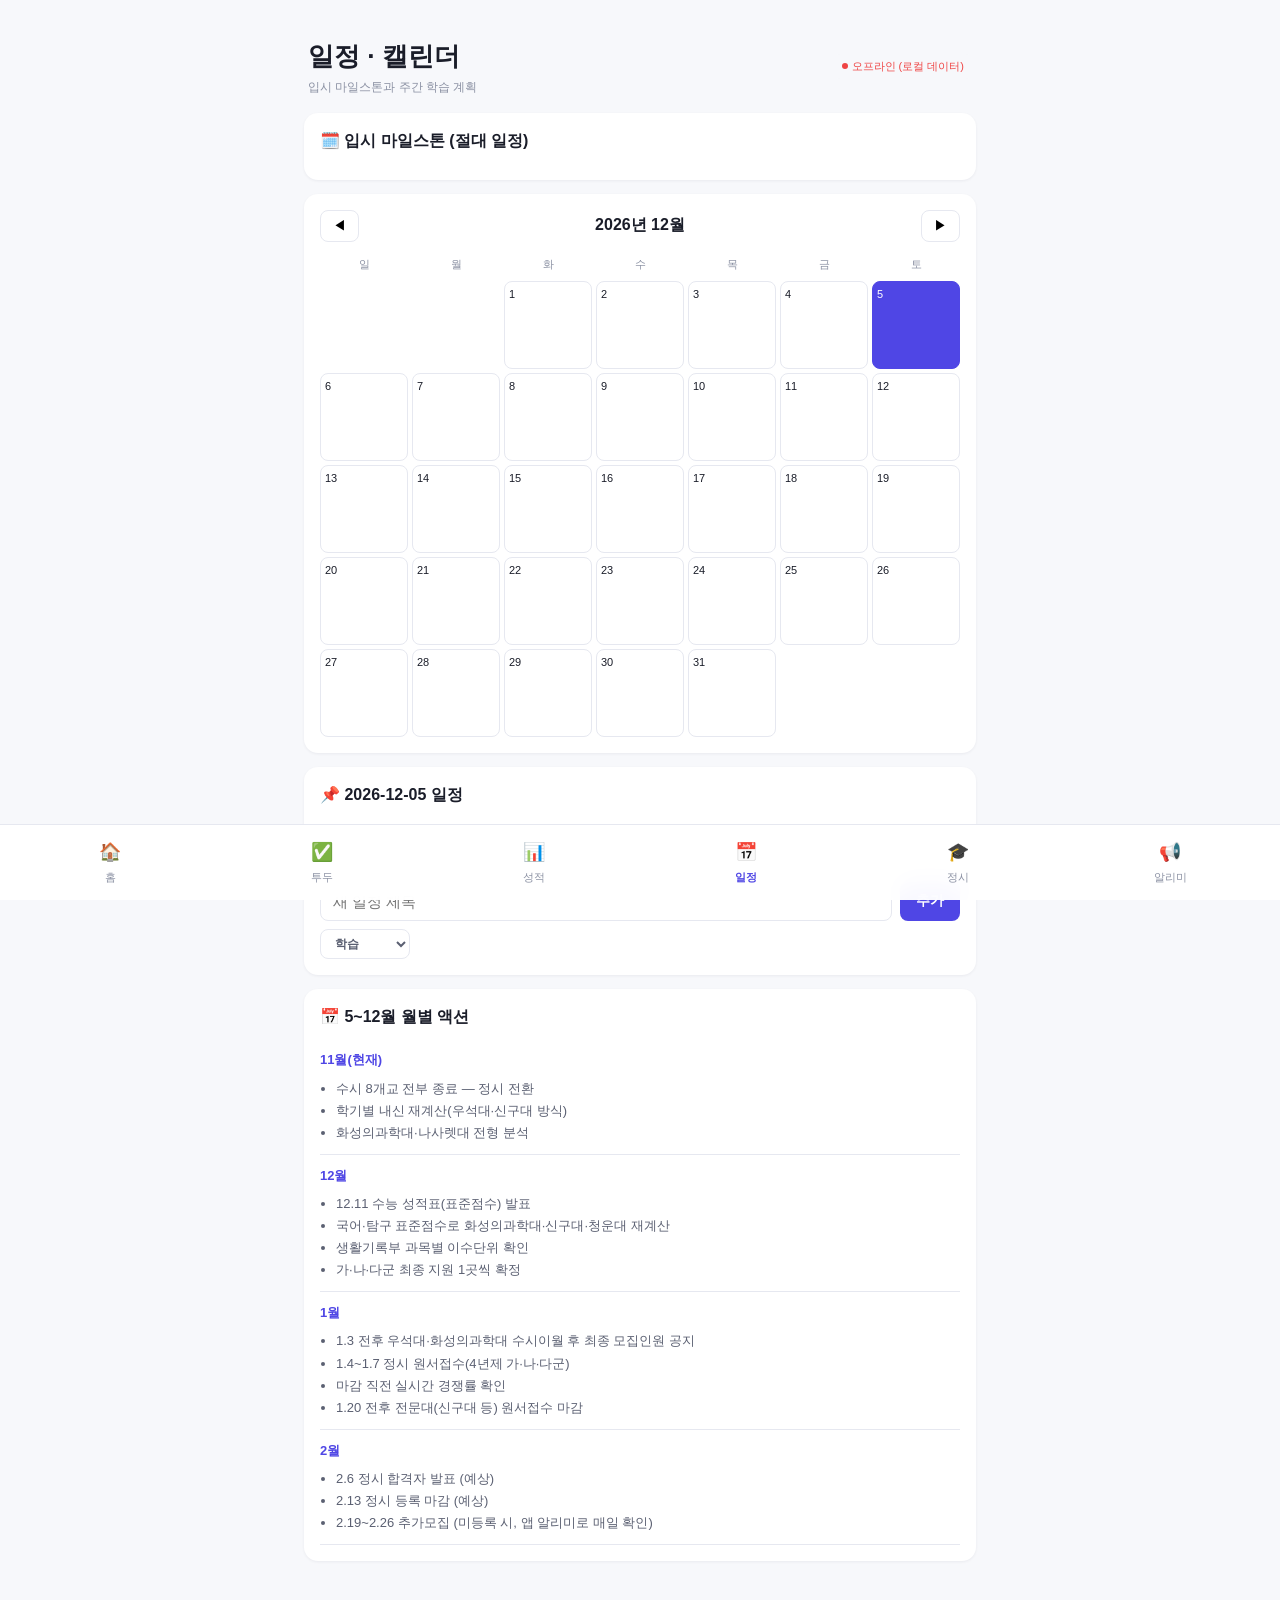
==== commit 8f1d6889: "수시 종료 → 정시 전면 개편 수시 8개교가 모두 종료되어 앱 전체를 정시(가/나/다/라군+전문대) 중심으로 재구성한다.  - 백엔드: pivotToJeongsiOnly() 추가 " ====
--- a/calendar.html
+++ b/calendar.html
@@ -81,7 +81,12 @@
 })();
 
 function fmt(d) {
-  return d.toISOString().slice(0,10);
+  // toISOString()은 UTC 기준이라, 한국시간(UTC+9) 자정이 전날 UTC 시각으로 밀려서
+  // 선택한 날짜보다 하루 전 날짜 문자열이 나온다. 로컬 날짜 구성요소로 직접 조합한다.
+  const y = d.getFullYear();
+  const m = String(d.getMonth() + 1).padStart(2, '0');
+  const day = String(d.getDate()).padStart(2, '0');
+  return `${y}-${m}-${day}`;
 }
 
 function renderMilestones() {
@@ -190,13 +195,10 @@
 
 function renderMonthPlan() {
   const plan = [
-    { m: '5월', d: 'D-130', items: ['담임 1:1 상담 신청', '진학사 결제', '교내대회 1개 신청', '외부봉사 1곳 컨택', '국어 매체 인강 시작'] },
-    { m: '6월', d: 'D-100', items: ['3학년 1학기 기말고사 (마지막 내신!)', '면접 기출 자료 수집 시작'] },
-    { m: '7월', d: 'D-70', items: ['면접 예상질문 100개 답변 작성', '모의면접 학원 섭외', '외부봉사 5h 채우기'] },
-    { m: '8월', d: 'D-30', items: ['단국대·서경대·동국대·중부대·상명대 2027 모집요강 확인 (완료)', '생기부 마감 (8.31)', '연출안·계획안 작성 연습 시작', '단국대 수능최저 여부 전화 확인'] },
-    { m: '9월', d: 'D-DAY', items: ['수시 원서 접수 (공통기간 9.7~9.11)', '단국대만 9.8 시작·9.14 서류제출 마감', '청주대·호원대·서울예대 모집요강 확보·확인', '서경대·중부대·단국대 실기 준비'] },
-    { m: '10~11월', d: '', items: ['🚨 호원대 실기(10.1) — 서울 별도 고사장 가능성, 수험표 확인', '단국대 영화전공 1단계 실기(10.3)', '🚨 중부대 연출·제작·기획 실기(10.13 확정)', '🚨 서경대 연출전공 실기고사(10.25 확정)', '청주대 연극학과(연출) 실기(10.19~10.24, 메모 기반)', '단국대 뮤지컬전공(연출) 실기(10.31~11.1)', '🚨 단국대 연극전공(연출) 실기(11.7 확정)', '단국대 영화전공 2단계 면접(11.15)', '11.19 수능 응시'] },
-    { m: '12월', d: '', items: ['단국대 실기우수자 합격발표 (11.27)', '동국대 Do Dream 면접(12.11)·최종합격발표(12.18)', '상명대 최초합격자 발표(12.18 이전)', '합격 발표 → 등록 결정'] }
+    { m: '11월(현재)', d: '', items: ['수시 8개교 전부 종료 — 정시 전환', '학기별 내신 재계산(우석대·신구대 방식)', '화성의과학대·나사렛대 전형 분석'] },
+    { m: '12월', d: '', items: ['12.11 수능 성적표(표준점수) 발표', '국어·탐구 표준점수로 화성의과학대·신구대·청운대 재계산', '생활기록부 과목별 이수단위 확인', '가·나·다군 최종 지원 1곳씩 확정'] },
+    { m: '1월', d: '', items: ['1.3 전후 우석대·화성의과학대 수시이월 후 최종 모집인원 공지', '1.4~1.7 정시 원서접수(4년제 가·나·다군)', '마감 직전 실시간 경쟁률 확인', '1.20 전후 전문대(신구대 등) 원서접수 마감'] },
+    { m: '2월', d: '', items: ['2.6 정시 합격자 발표 (예상)', '2.13 정시 등록 마감 (예상)', '2.19~2.26 추가모집 (미등록 시, 앱 알리미로 매일 확인)'] }
   ];
   document.getElementById('month-plan').innerHTML = plan.map(p => `
     <div style="padding:10px 0; border-bottom:1px solid var(--c-border);">
--- a/css/style.css
+++ b/css/style.css
@@ -29,6 +29,8 @@
   font-size: 15px;
   line-height: 1.55;
   -webkit-tap-highlight-color: transparent;
+  overflow-x: hidden;
+  width: 100%;
 }
 a { color: inherit; text-decoration: none; }
 button { font-family: inherit; cursor: pointer; }
@@ -84,7 +86,7 @@
 .card-title-row h2 { margin: 0; }
 
 /* ===== D-day ===== */
-.dday-grid { display: grid; grid-template-columns: 1fr 1fr; gap: 10px; }
+.dday-grid { display: grid; grid-template-columns: minmax(0,1fr) minmax(0,1fr); gap: 10px; }
 .dday {
   background: linear-gradient(135deg, var(--c-primary) 0%, #7c3aed 100%);
   color: #fff; border-radius: var(--r-md); padding: 14px;
@@ -152,7 +154,8 @@
 .todo-content { flex: 1; min-width: 0; }
 .todo-title { font-size: 14px; font-weight: 500; }
 .todo-item.done .todo-title { color: var(--c-text-mute); text-decoration: line-through; }
-.todo-meta { font-size: 11px; color: var(--c-text-mute); margin-top: 3px; display: flex; gap: 6px; align-items: center; flex-wrap: wrap; }
+.todo-meta { font-size: 11px; color: var(--c-text-mute); margin-top: 3px; display: flex; gap: 6px; align-items: center; flex-wrap: wrap; max-width: 100%; }
+.todo-meta > * { overflow-wrap: anywhere; }
 .tag {
   display: inline-block; padding: 2px 7px; border-radius: 8px;
   font-size: 10px; font-weight: 600;
@@ -182,7 +185,7 @@
 .btn-sm { padding: 6px 10px; font-size: 12px; }
 
 /* ===== 성적 ===== */
-.grade-grid { display: grid; grid-template-columns: 1fr 1fr; gap: 10px; }
+.grade-grid { display: grid; grid-template-columns: minmax(0,1fr) minmax(0,1fr); gap: 10px; }
 .grade-box {
   background: var(--c-primary-soft); border-radius: var(--r-md);
   padding: 12px; text-align: center;
@@ -205,9 +208,16 @@
 /* ===== 캘린더 ===== */
 .cal-nav { display: flex; justify-content: space-between; align-items: center; margin-bottom: 10px; }
 .cal-nav button { background: transparent; border: 1px solid var(--c-border); border-radius: 8px; padding: 6px 12px; }
-.cal-grid { display: grid; grid-template-columns: repeat(7, 1fr); gap: 4px; }
+.cal-grid {
+  display: grid;
+  grid-template-columns: repeat(7, minmax(0, 1fr));
+  gap: 4px;
+  width: 100%;
+  min-width: 0;
+}
 .cal-cell {
   aspect-ratio: 1;
+  min-width: 0;
   background: #fff;
   border: 1px solid var(--c-border);
   border-radius: 8px;
@@ -215,12 +225,20 @@
   font-size: 11px;
   position: relative;
   display: flex; flex-direction: column;
+  overflow: hidden;
 }
 .cal-cell.today { background: var(--c-primary); color: #fff; border-color: var(--c-primary); }
 .cal-cell .dot { width: 5px; height: 5px; border-radius: 50%; background: var(--c-primary); position: absolute; bottom: 4px; left: 50%; transform: translateX(-50%); }
 .cal-cell.today .dot { background: #fff; }
 .cal-cell.empty { background: transparent; border: none; }
-.cal-head { display: grid; grid-template-columns: repeat(7, 1fr); gap: 4px; margin-bottom: 4px; }
+.cal-head {
+  display: grid;
+  grid-template-columns: repeat(7, minmax(0, 1fr));
+  gap: 4px;
+  margin-bottom: 4px;
+  width: 100%;
+  min-width: 0;
+}
 .cal-head div { text-align: center; font-size: 11px; color: var(--c-text-mute); padding: 4px; }
 .cal-sat { color: var(--c-blue); }
 .cal-sun { color: var(--c-danger); }
@@ -244,7 +262,7 @@
 .tier-soshin .univ-tier { background: #fce7f3; color: #be185d; }
 .tier-jeokjeong .univ-tier { background: #fef3c7; color: #92400e; }
 .tier-anjun .univ-tier { background: #dcfce7; color: #166534; }
-.univ-info { display: grid; grid-template-columns: 1fr 1fr; gap: 8px; margin-top: 10px; font-size: 12px; }
+.univ-info { display: grid; grid-template-columns: minmax(0,1fr) minmax(0,1fr); gap: 8px; margin-top: 10px; font-size: 12px; }
 .univ-info .lbl { color: var(--c-text-mute); }
 .univ-info .val { font-weight: 600; }
 .univ-note { margin-top: 10px; font-size: 12px; color: var(--c-text-soft); padding: 8px 10px; background: #f9fafb; border-radius: 8px; }
